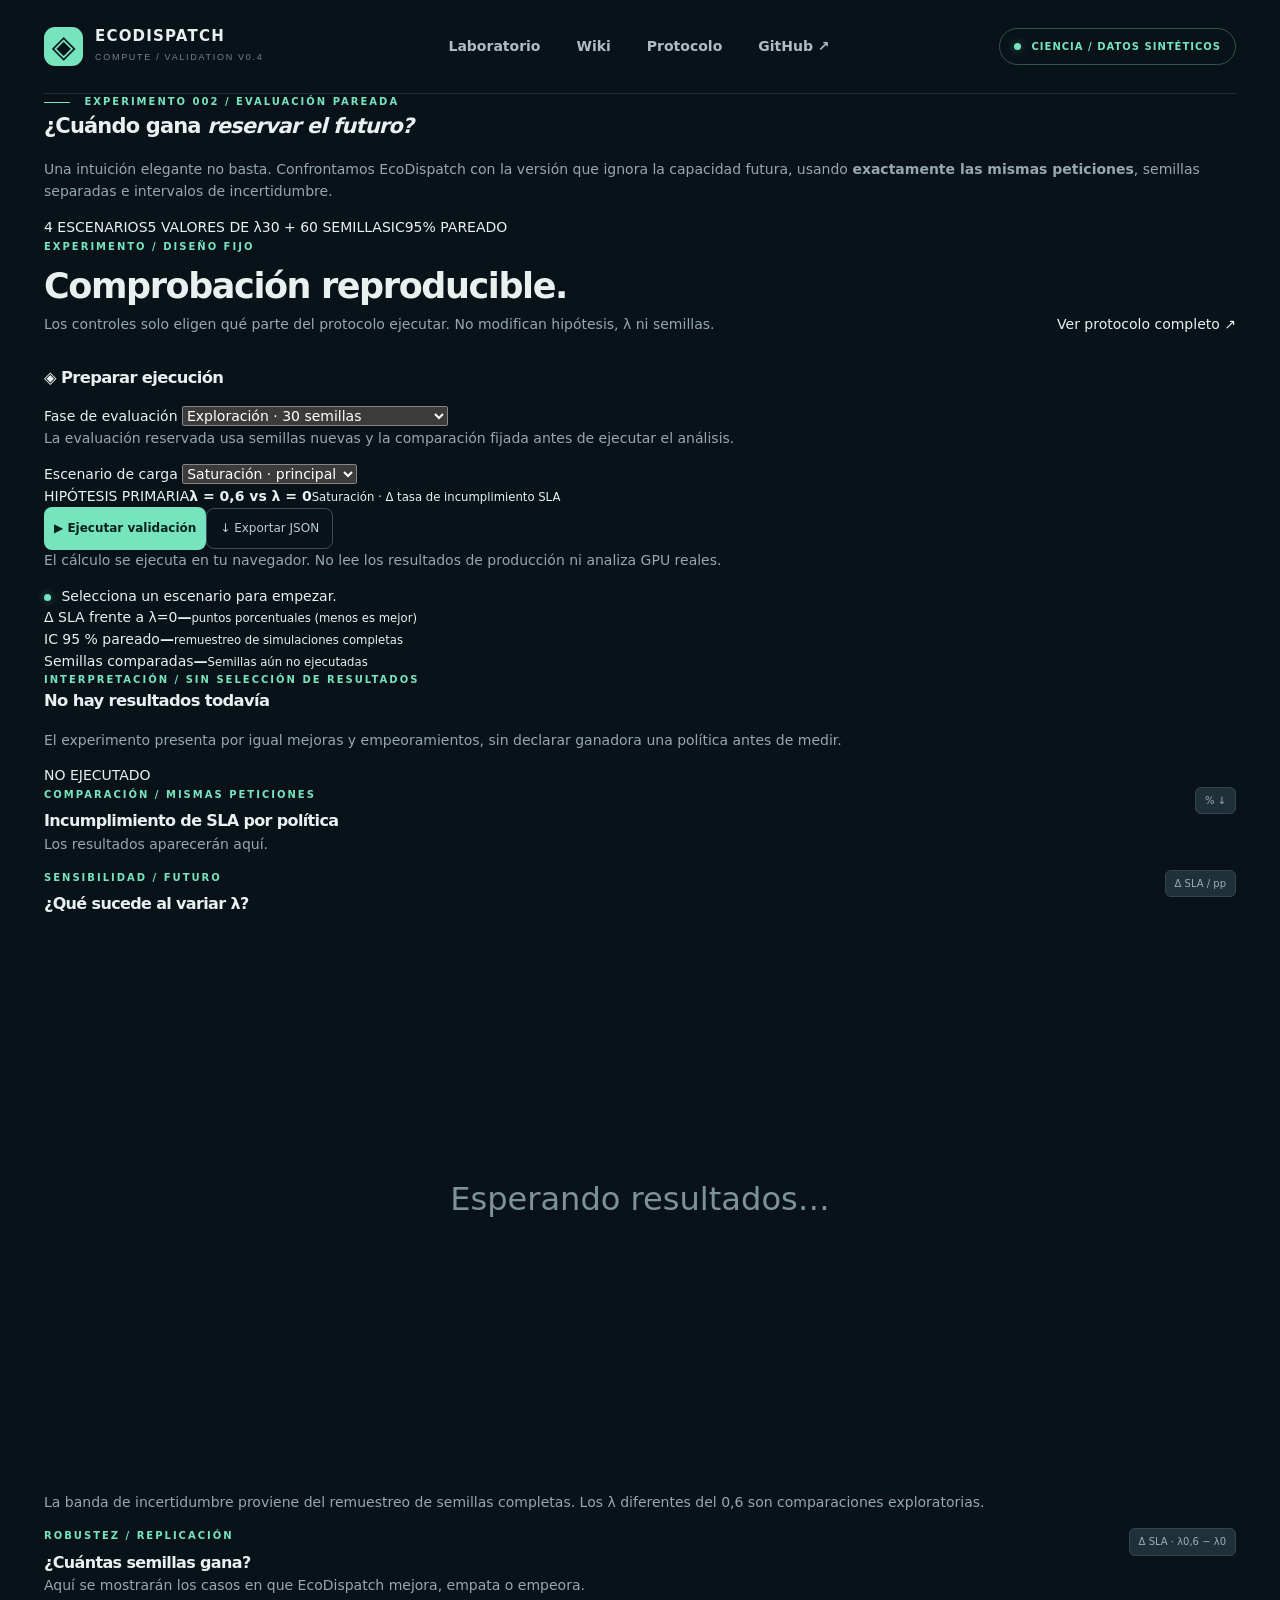
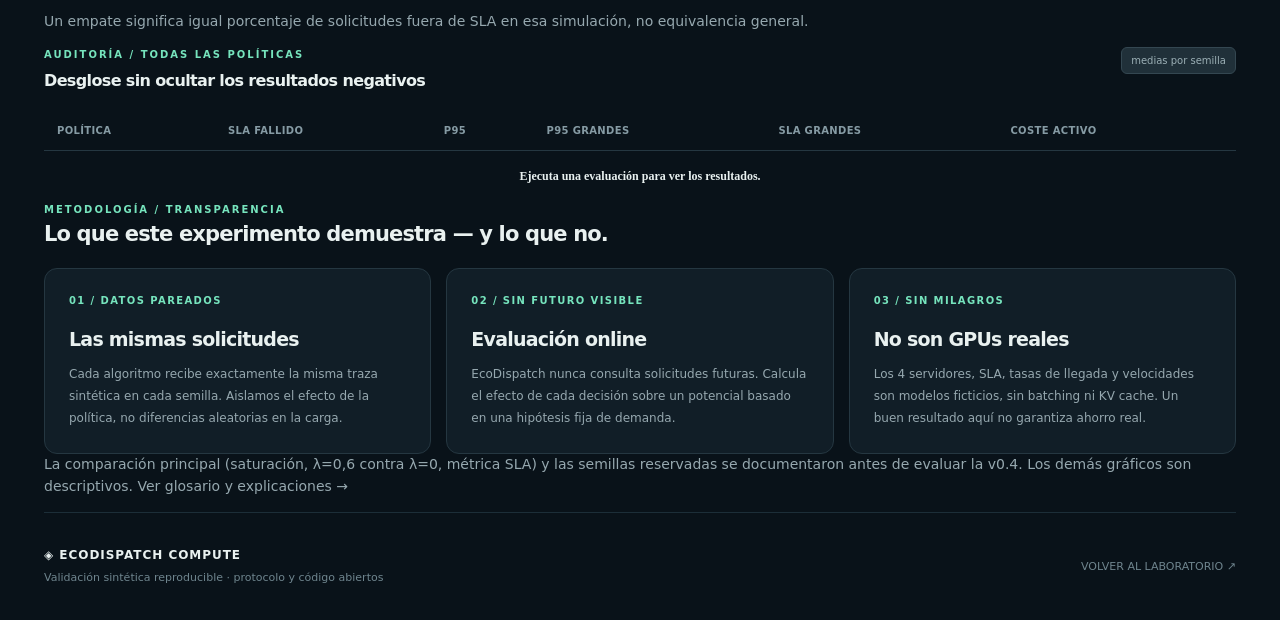
==== web/validation.html @ 566da545 "feat(validation): create Spanish fixed-protocol validation laboratory page" ====
<!doctype html>
<html lang="es">
<head>
  <meta charset="utf-8">
  <meta name="viewport" content="width=device-width, initial-scale=1">
  <meta name="theme-color" content="#091219">
  <meta name="description" content="EcoDispatch Compute Validation Lab v0.4: cargas sintéticas pareadas, comparación λ=0,6 vs 0, intervalos bootstrap y prueba reservada.">
  <title>Validation Lab v0.4 — EcoDispatch Compute</title>
  <link rel="stylesheet" href="./styles.css">
  <link rel="stylesheet" href="./validation.css">
  <script type="module" src="./validation-app.mjs"></script>
</head>
<body>
<div class="app-shell">
  <header class="site-header">
    <a class="brand" href="./index.html"><span class="brand-mark" aria-hidden="true">◈</span><span><strong>ECODISPATCH</strong><small>COMPUTE / VALIDATION V0.4</small></span></a>
    <nav class="top-links" aria-label="Secciones">
      <a href="./index.html">Laboratorio</a><a href="./wiki.html">Wiki</a>
      <a href="#protocolo">Protocolo</a><a href="https://github.com/webtilians/ecodispatchcompute" target="_blank" rel="noopener noreferrer">GitHub ↗</a>
    </nav>
    <span class="environment-tag"><span class="status-light"></span> CIENCIA / DATOS SINTÉTICOS</span>
  </header>
  <main>
    <section class="validation-hero">
      <div class="eyebrow"><span class="eyebrow-rule"></span> EXPERIMENTO 002 / EVALUACIÓN PAREADA</div>
      <h1>¿Cuándo gana <em>reservar el futuro?</em></h1>
      <p>Una intuición elegante no basta. Confrontamos EcoDispatch con la versión que ignora la capacidad futura, usando <strong>exactamente las mismas peticiones</strong>, semillas separadas e intervalos de incertidumbre.</p>
      <div class="hero-chips"><span>4 ESCENARIOS</span><span>5 VALORES DE λ</span><span>30 + 60 SEMILLAS</span><span>IC95% PAREADO</span></div>
    </section>

    <section class="research-frame" id="experimento" aria-labelledby="research-title">
      <div class="section-heading">
        <div><p class="eyebrow">EXPERIMENTO / DISEÑO FIJO</p><h2 id="research-title">Comprobación reproducible.</h2><p>Los controles solo eligen qué parte del protocolo ejecutar. No modifican hipótesis, λ ni semillas.</p></div>
        <a class="protocol-link" href="https://github.com/webtilians/ecodispatchcompute/blob/master/docs/validation-v0.4-protocol.md" target="_blank" rel="noopener noreferrer">Ver protocolo completo ↗</a>
      </div>
      <div class="run-layout">
        <aside class="validation-controls">
          <h3><span aria-hidden="true">◈</span> Preparar ejecución</h3>
          <div class="v-field"><label for="stage">Fase de evaluación</label>
            <select id="stage">
              <option value="exploration">Exploración · 30 semillas</option>
              <option value="reserved">Evaluación reservada · 60 semillas</option>
            </select>
            <p>La evaluación reservada usa semillas nuevas y la comparación fijada antes de ejecutar el análisis.</p>
          </div>
          <div class="v-field"><label for="scenario">Escenario de carga</label>
            <select id="scenario">
              <option value="stressed">Saturación · principal</option>
              <option value="light">Baja carga</option>
              <option value="nominal">Carga nominal</option>
              <option value="large-heavy">LLM grandes</option>
              <option value="all">Los cuatro escenarios</option>
            </select>
          </div>
          <div class="preset-stat"><span>HIPÓTESIS PRIMARIA</span><strong>λ = 0,6 vs λ = 0</strong><small>Saturación · Δ tasa de incumplimiento SLA</small></div>
          <div class="v-buttons"><button type="button" id="run-validation" class="run-button">▶ Ejecutar validación</button><button id="download-validation" type="button" class="reset-button" disabled>↓ Exportar JSON</button></div>
          <p class="v-note">El cálculo se ejecuta en tu navegador. No lee los resultados de producción ni analiza GPU reales.</p>
        </aside>

        <div class="validation-results">
          <div class="validation-status" role="status" aria-live="polite"><span id="status-dot" class="status-light"></span> <span id="validation-status">Selecciona un escenario para empezar.</span></div>
          <div class="key-metrics">
            <article class="key-card"><span>Δ SLA frente a λ=0</span><strong id="key-delta">—</strong><small>puntos porcentuales (menos es mejor)</small></article>
            <article class="key-card"><span>IC 95 % pareado</span><strong id="key-ci">—</strong><small>remuestreo de simulaciones completas</small></article>
            <article class="key-card"><span>Semillas comparadas</span><strong id="key-n">—</strong><small id="key-range">Semillas aún no ejecutadas</small></article>
          </div>
          <div class="main-result">
            <div><p class="micro-heading">INTERPRETACIÓN / SIN SELECCIÓN DE RESULTADOS</p><h3 id="verdict-title">No hay resultados todavía</h3><p id="verdict-text">El experimento presenta por igual mejoras y empeoramientos, sin declarar ganadora una política antes de medir.</p></div>
            <span id="verdict-tag" class="verdict-tag">NO EJECUTADO</span>
          </div>
          <section class="validation-chart">
            <div class="chart-heading"><div><p class="micro-heading">COMPARACIÓN / MISMAS PETICIONES</p><h3>Incumplimiento de SLA por política</h3></div><span class="unit-pill">% ↓</span></div>
            <div id="validation-bars" class="validation-bars"><p class="v-note">Los resultados aparecerán aquí.</p></div>
          </section>
        </div>
      </div>

      <div class="analysis-grid">
        <section class="validation-panel">
          <div class="chart-heading"><div><p class="micro-heading">SENSIBILIDAD / FUTURO</p><h3>¿Qué sucede al variar λ?</h3></div><span class="unit-pill">Δ SLA / pp</span></div>
          <svg id="delta-chart" viewBox="0 0 520 248" role="img" aria-label="Diferencia en porcentaje de incumplimientos según lambda"><text x="260" y="128" fill="#7c9399" text-anchor="middle">Esperando resultados…</text></svg>
          <p class="panel-foot">La banda de incertidumbre proviene del remuestreo de semillas completas. Los λ diferentes del 0,6 son comparaciones exploratorias.</p>
        </section>
        <section class="validation-panel">
          <div class="chart-heading"><div><p class="micro-heading">ROBUSTEZ / REPLICACIÓN</p><h3>¿Cuántas semillas gana?</h3></div><span class="unit-pill">Δ SLA · λ0,6 − λ0</span></div>
          <div class="outcomes" id="outcomes"><p class="v-note">Aquí se mostrarán los casos en que EcoDispatch mejora, empata o empeora.</p></div>
          <p class="panel-foot">Un empate significa igual porcentaje de solicitudes fuera de SLA en esa simulación, no equivalencia general.</p>
        </section>
      </div>

      <div class="comparison-table">
        <div class="chart-heading"><div><p class="micro-heading">AUDITORÍA / TODAS LAS POLÍTICAS</p><h3>Desglose sin ocultar los resultados negativos</h3></div><span class="unit-pill">medias por semilla</span></div>
        <div class="table-scroll"><table>
          <thead><tr><th>Política</th><th>SLA fallido</th><th>P95</th><th>P95 grandes</th><th>SLA grandes</th><th>Coste activo</th></tr></thead>
          <tbody id="validation-table"><tr><td class="empty-cell" colspan="6">Ejecuta una evaluación para ver los resultados.</td></tr></tbody>
        </table></div>
      </div>
    </section>

    <section id="protocolo" class="research-method">
      <p class="eyebrow">METODOLOGÍA / TRANSPARENCIA</p><h2>Lo que este experimento demuestra — y lo que no.</h2>
      <div class="method-cards">
        <article><span>01 / DATOS PAREADOS</span><h3>Las mismas solicitudes</h3><p>Cada algoritmo recibe exactamente la misma traza sintética en cada semilla. Aislamos el efecto de la política, no diferencias aleatorias en la carga.</p></article>
        <article><span>02 / SIN FUTURO VISIBLE</span><h3>Evaluación online</h3><p>EcoDispatch nunca consulta solicitudes futuras. Calcula el efecto de cada decisión sobre un potencial basado en una hipótesis fija de demanda.</p></article>
        <article><span>03 / SIN MILAGROS</span><h3>No son GPUs reales</h3><p>Los 4 servidores, SLA, tasas de llegada y velocidades son modelos ficticios, sin batching ni KV cache. Un buen resultado aquí no garantiza ahorro real.</p></article>
      </div>
      <p class="secondary-note">La comparación principal (saturación, λ=0,6 contra λ=0, métrica SLA) y las semillas reservadas se documentaron antes de evaluar la v0.4. Los demás gráficos son descriptivos. <a href="./wiki.html">Ver glosario y explicaciones →</a></p>
    </section>
  </main>
  <footer><div><strong>◈ ECODISPATCH COMPUTE</strong><span>Validación sintética reproducible · protocolo y código abiertos</span></div><a href="./index.html">VOLVER AL LABORATORIO ↗</a></footer>
</div>
</body>
</html>
---- web/styles.css ----
:root{color-scheme:dark;--bg:#091219;--panel:#111e27;--panel-soft:#14232d;--edge:#253741;--edge-soft:#1c2e38;--text:#e9f1f0;--sub:#96a8af;--muted:#6f858e;--mint:#76e4bd;--mint-dim:#4fb392;--yellow:#e3c07d;--blue:#83a1ff;--red:#ed897c;--r:16px}
*{box-sizing:border-box}html{scroll-behavior:smooth}body{margin:0;background:var(--bg);color:var(--text);font-family:"DM Sans",system-ui,-apple-system,sans-serif;font-size:14px;line-height:1.55}button,input,select{font:inherit}button{cursor:pointer}a{color:inherit;text-decoration:none}button:focus-visible,a:focus-visible,input:focus-visible,select:focus-visible{outline:2px solid var(--mint);outline-offset:3px}h1,h2,h3,h4,p{margin-top:0}h1,h2,h3,h4,.brand{font-family:"Space Grotesk",system-ui,sans-serif;letter-spacing:-.04em}p{color:var(--sub)}.app-shell{max-width:1560px;margin:auto;padding:0 44px}.site-header{height:94px;display:flex;justify-content:space-between;align-items:center;gap:28px;border-bottom:1px solid var(--edge-soft)}.brand{display:flex;align-items:center;gap:12px;min-width:235px}.brand-mark{background:var(--mint);color:var(--bg);height:39px;width:39px;display:grid;place-items:center;font-size:31px;font-weight:700;border-radius:11px;line-height:1}.brand strong{font-size:15px;letter-spacing:.08em;display:block;line-height:1.1}.brand small{display:block;color:var(--muted);font-family:"DM Sans",sans-serif;font-size:9px;letter-spacing:.19em;margin-top:6px}.top-links{display:flex;gap:36px;font-weight:600;color:#adbdc1}.top-links a:hover,.secondary-link:hover{color:var(--mint)}.environment-tag,.version-pill{font-size:10px;letter-spacing:.1em;font-weight:700;color:var(--mint);border:1px solid #2d564c;padding:10px 14px;border-radius:999px;white-space:nowrap}.status-light{display:inline-block;width:7px;height:7px;background:var(--mint);box-shadow:0 0 8px #76e4bd66;border-radius:50%;margin-right:6px}.hero{display:grid;grid-template-columns:1.12fr .88fr;gap:60px;align-items:center;min-height:500px;padding:79px 0 83px;border-bottom:1px solid var(--edge-soft);position:relative}.hero:before{content:"";position:absolute;top:15px;left:25%;width:320px;height:260px;background:radial-gradient(circle,#1a3d3920,transparent 68%);pointer-events:none}.eyebrow,.micro-heading{font-weight:700;letter-spacing:.2em;text-transform:uppercase;color:var(--mint);font-size:10px;margin:0}.eyebrow-rule{display:inline-block;width:26px;height:1px;background:var(--mint);vertical-align:middle;margin-right:9px}.hero h1{font-size:clamp(44px,4.6vw,73px);line-height:1.07;max-width:760px;margin:24px 0}.hero h1 em{font-style:normal;color:var(--mint)}.hero-copy>p{font-size:16px;line-height:1.8;max-width:590px}.hero-copy>p strong{font-weight:600;color:var(--text)}.hero-actions{display:flex;align-items:center;gap:24px;margin-top:33px}.primary-link{padding:15px 22px;background:var(--mint);color:#0b1b20;font-weight:700;border-radius:9px;display:inline-flex;gap:22px;align-items:center}.primary-link:hover,.run-button:hover{background:#9af3d0}.secondary-link{font-weight:700;color:#c0cdd0}.hero-visual{width:100%;max-width:490px;margin-left:auto;background:linear-gradient(145deg,#132730,#0d1c26 70%);border:1px solid #30434c;border-radius:18px;min-height:305px;box-shadow:0 30px 70px #0004;overflow:hidden}.visual-head,.visual-foot{display:flex;justify-content:space-between;align-items:center;padding:18px 22px;color:#849ca6;font-family:monospace;font-size:10px;letter-spacing:.11em}.visual-head{border-bottom:1px solid #30424b}.visual-foot{border-top:1px solid #30424b}.live-dots{color:var(--mint);letter-spacing:5px}.network{height:199px;position:relative;display:flex;align-items:center;justify-content:space-between;padding:0 38px}.network-input{position:relative;z-index:1;width:90px;text-align:center;color:#a3b9bc;font-size:9px;letter-spacing:.05em}.pulse-stack{display:flex;gap:3px;align-items:center;margin-top:16px}.pulse-stack i{background:var(--mint);height:16px;width:7px;border-radius:2px;animation:pulse 1.5s infinite alternate}.pulse-stack i:nth-child(2){height:28px;animation-delay:.2s}.pulse-stack i:nth-child(3){height:21px;animation-delay:.5s}.pulse-stack i:nth-child(4){height:33px;animation-delay:.8s}.pulse-stack i:nth-child(5){height:12px;animation-delay:1s}@keyframes pulse{to{opacity:.35;transform:scaleY(.7)}}.network-lines{position:absolute;left:15%;top:4px;width:78%;height:190px;overflow:visible}.network-lines path{stroke:#3a776b;stroke-width:1.5;fill:none;stroke-dasharray:5 5;animation:march 18s linear infinite}.network-lines circle{fill:var(--mint)}@keyframes march{to{stroke-dashoffset:-200}}.network-servers{display:grid;gap:10px;z-index:1;width:94px}.network-servers>div{border:1px solid #3c554f;color:var(--mint);border-radius:6px;padding:6px 9px;background:#132c31;display:flex;justify-content:space-between;font-size:11px;font-weight:700}.network-servers .server-chip{font-size:9px;font-weight:500;color:#9ebdb3}.lab-section{padding:74px 0 50px}.section-heading{display:flex;align-items:end;justify-content:space-between;gap:26px;margin-bottom:29px}.section-heading h2{font-size:35px;line-height:1.2;margin:11px 0 7px}.section-heading p:last-child{margin-bottom:0}.version-pill{color:#a8bdc0;border-color:var(--edge)}.lab-layout{display:grid;grid-template-columns:minmax(295px,345px) minmax(0,1fr);gap:19px;align-items:stretch}.control-panel,.experiment-output,.detail-panel,.table-panel{background:var(--panel);border:1px solid var(--edge);border-radius:var(--r)}.control-panel{padding:24px}.panel-title{display:flex;gap:13px;align-items:center;border-bottom:1px solid var(--edge);padding-bottom:20px}.panel-title h3{font-size:19px;margin:0}.panel-title p{font-size:12px;margin:2px 0 0}.panel-icon{width:36px;height:36px;background:#213d3b;color:var(--mint);border:1px solid #35574e;border-radius:8px;display:grid;place-items:center;font-size:23px}.preset-area{padding:22px 0 21px;border-bottom:1px solid var(--edge-soft)}.preset-area .micro-heading{margin-bottom:14px}.preset-buttons{display:flex;gap:7px;flex-wrap:wrap}.preset-button{border:1px solid var(--edge);background:#172832;border-radius:6px;padding:7px 10px;font-size:11px;color:#b9c8c8}.preset-button.selected{background:#193e37;border-color:#4b806e;color:var(--mint)}.field{margin-top:22px}.field-head{display:flex;justify-content:space-between;align-items:center;gap:12px;margin-bottom:11px}.field label{font-weight:600;color:#d3e0df;font-size:12px}.field output{color:#cfe5e2;white-space:nowrap;font-family:"Space Grotesk",sans-serif;font-size:12px;font-weight:700}.field-accent output{color:var(--mint)}.field input[type=range]{display:block;appearance:none;width:100%;height:4px;border-radius:8px;background:#3a4d56;accent-color:var(--mint);cursor:pointer}.field input[type=range]::-webkit-slider-thumb{appearance:none;width:15px;height:15px;background:var(--mint);border:3px solid #1e4440;border-radius:50%;box-shadow:0 0 0 1px #74e9bd}.field input[type=range]::-moz-range-thumb{width:12px;height:12px;background:var(--mint);border:2px solid #1e4440;border-radius:50%}.field-limits{display:flex;justify-content:space-between;margin-top:10px;color:#718891;font-size:10px}.field-inline{display:flex;justify-content:space-between;align-items:center;gap:15px}.field-inline small{display:block;color:var(--muted);font-size:10px;margin-top:1px}.field select,.field input[type=number]{background:#0c1820;border:1px solid #344650;border-radius:7px;padding:8px 8px;color:var(--text);min-width:76px;max-width:100px}.form-actions{display:grid;grid-template-columns:1fr auto;gap:9px;margin-top:29px}.run-button{border:0;border-radius:8px;background:var(--mint);color:#0a211c;font-weight:800;padding:12px 10px;font-size:12px}.run-button:disabled{opacity:.65;cursor:wait}.reset-button,.export-button{background:transparent;border:1px solid #38505a;border-radius:8px;color:#b8ced0;font-size:12px;padding:10px 13px}.reset-button:hover,.export-button:not(:disabled):hover{border-color:var(--mint);color:var(--mint)}.export-button:disabled{opacity:.4;cursor:not-allowed}.control-note{border-top:1px solid var(--edge);margin-top:24px;padding-top:17px;display:flex;gap:10px;color:var(--muted);font-size:11px;line-height:1.6}.control-note span{color:var(--mint)}.experiment-output{padding:25px 25px 22px}.result-head{display:flex;justify-content:space-between;align-items:center;gap:16px;flex-wrap:wrap}.result-head h3{font-size:21px;margin:7px 0 0}.result-actions{display:flex;gap:13px;align-items:center;flex-wrap:wrap}.result-actions>span{font-size:11px;color:var(--sub)}.status-indicator{display:inline-block;background:var(--mint);width:7px;height:7px;border-radius:50%;margin-right:4px}.policy-cards{display:grid;grid-template-columns:repeat(3,minmax(0,1fr));gap:12px;margin-top:26px}.placeholder-card,.policy-card{min-width:0;border:1px solid #31424b;background:#15232d;border-radius:11px;padding:18px 15px;position:relative}.placeholder-card>span,.policy-card .policy-name{font-size:10px;letter-spacing:.07em;font-weight:700;color:#92a5ae}.placeholder-card>b,.policy-card .policy-number{display:block;font-family:"Space Grotesk";font-size:32px;line-height:1.2;letter-spacing:-.04em;margin:16px 0 7px}.placeholder-card small,.policy-card .policy-label{color:var(--muted);font-size:11px}.policy-card .policy-meta{font-size:11px;color:#acbec1;margin-top:13px}.placeholder-accent,.policy-card.accent{border-color:#40776b;background:linear-gradient(140deg,#14342f,#132a2c)}.policy-card.accent .policy-name,.policy-card.accent .policy-number{color:var(--mint)}.chart-grid{display:grid;grid-template-columns:repeat(2,minmax(0,1fr));gap:13px;margin-top:18px}.chart-panel{background:#0d1b24;border:1px solid var(--edge-soft);border-radius:12px;padding:18px 18px 19px;min-width:0}.chart-heading,.table-heading{display:flex;justify-content:space-between;gap:15px;align-items:start}.chart-heading h4,.chart-heading h3,.table-heading h3{font-size:16px;margin:7px 0 0}.unit-pill{font-size:10px;color:#9bafb5;background:#203039;border:1px solid #344751;padding:5px 9px;border-radius:6px;white-space:nowrap}.bar-chart{min-height:163px;display:flex;flex-direction:column;justify-content:center;gap:13px;margin-top:18px}.bar-chart>p,.empty-note{color:var(--muted);text-align:center;font-size:12px}.chart-bar-label{display:flex;justify-content:space-between;gap:7px;color:#b8c7cb;font-size:11px;margin-bottom:5px}.chart-bar-label strong{font-family:"Space Grotesk";font-size:12px;color:var(--text)}.chart-track{background:#293b44;border-radius:999px;height:9px;overflow:hidden}.chart-fill{height:100%;border-radius:999px;min-width:0;background:var(--blue);transition:width .35s ease}.chart-fill.rr{background:#7398ad}.chart-fill.ll{background:var(--yellow)}.chart-fill.eco{background:var(--mint)}.analysis-panel{display:flex;gap:14px;align-items:start;background:#17352f;border:1px solid #316155;border-radius:11px;padding:17px;margin-top:19px}.insight-symbol{color:var(--mint);font-size:26px;line-height:1}.analysis-panel p:last-child{color:#c9ddd5;margin:8px 0 0;font-size:12px;line-height:1.65}.deep-dive{margin-top:66px}.section-heading.compact{margin-bottom:22px}.detail-grid{display:grid;grid-template-columns:1fr 1fr;gap:17px}.detail-panel{padding:24px;min-width:0}.line-wrap{width:100%;padding-top:18px}.line-wrap svg{display:block;width:100%;height:auto;max-height:290px}.chart-footnote{font-size:11px;color:#859ba1;line-height:1.65;margin:8px 0 0}.gpu-bars{min-height:255px;display:flex;justify-content:center;flex-direction:column;gap:21px}.gpu-row{display:grid;grid-template-columns:52px 1fr 48px;gap:15px;align-items:center}.gpu-row strong{font-size:12px}.gpu-row span{text-align:right;font-size:11px;font-family:monospace;color:#c5d4d4}.gpu-track{height:13px;background:#24343e;border-radius:4px;overflow:hidden}.gpu-fill{height:100%;background:var(--mint);border-radius:4px}.gpu-fill.small-only{background:#759fb4}.legend{display:flex;gap:18px;flex-wrap:wrap;font-size:11px;color:#93a7ab}.legend-square{width:9px;height:9px;background:var(--mint);display:inline-block;margin-right:5px;border-radius:2px}.legend-alt{background:#759fb4}.table-panel{margin-top:18px;padding:22px}.table-scroll{overflow:auto;margin-top:17px}table{width:100%;border-collapse:collapse;text-align:left;white-space:nowrap;font-size:12px}th{font-size:10px;font-weight:600;color:#869ba4;padding:12px 13px;border-bottom:1px solid var(--edge);text-transform:uppercase;letter-spacing:.035em}td{padding:16px 13px;border-bottom:1px solid var(--edge-soft);color:#ccdad9;font-family:"Space Grotesk"}td:first-child{font-weight:700;color:var(--text);font-family:"DM Sans"}.eco-row td:first-child{color:var(--mint)}tr:last-child td{border-bottom:0}.empty-cell{text-align:center;color:var(--muted)}.method-section{padding:76px 0 85px;border-top:1px solid var(--edge-soft)}.method-cards{display:grid;grid-template-columns:repeat(3,1fr);gap:15px}.method-cards article{border:1px solid var(--edge);border-radius:13px;padding:24px;background:var(--panel)}.method-cards article>span,.formula>span{display:block;font-size:10px;color:var(--mint);font-weight:700;letter-spacing:.14em}.method-cards h3{font-size:19px;margin:17px 0 10px}.method-cards p{font-size:12px;line-height:1.8;margin:0}.formula{display:flex;align-items:center;justify-content:space-between;gap:15px;background:#17322d;border:1px solid #2b594e;border-radius:12px;margin-top:17px;padding:24px;flex-wrap:wrap}.formula code{font-size:12px;color:#dcece4;white-space:normal}.formula a{color:var(--mint);font-size:11px;font-weight:700;white-space:nowrap}footer{display:flex;align-items:center;justify-content:space-between;gap:20px;border-top:1px solid var(--edge-soft);min-height:108px}footer>div{display:grid;gap:5px}footer strong{font-size:12px;letter-spacing:.08em}footer span,footer a{color:var(--muted);font-size:11px}footer a:hover{color:var(--mint)}
@media(max-width:1180px){.app-shell{padding:0 26px}.hero{gap:24px}.hero h1{font-size:clamp(41px,4.6vw,60px)}.lab-layout{grid-template-columns:300px minmax(0,1fr)}.experiment-output{padding:18px}.policy-card{padding:15px 11px}.policy-card .policy-number{font-size:25px}.result-head h3{font-size:18px}.chart-grid{grid-template-columns:1fr}.bar-chart{min-height:130px}}
@media(max-width:820px){.top-links{display:none}.site-header{height:78px}.hero{grid-template-columns:1fr;min-height:0;padding:57px 0}.hero-visual{max-width:100%;margin:8px 0 0}.hero-copy>p{max-width:700px}.lab-layout{grid-template-columns:1fr}.control-panel{display:block}.field{max-width:none}.chart-grid{grid-template-columns:1fr 1fr}.detail-grid{grid-template-columns:1fr}.section-heading h2{font-size:29px}.method-cards{grid-template-columns:1fr}}
@media(max-width:560px){.app-shell{padding:0 15px}.site-header{height:72px}.brand{min-width:0}.brand strong{font-size:12px}.brand small{font-size:8px}.brand-mark{width:34px;height:34px}.environment-tag{display:none}.hero{padding:50px 0}.hero h1{font-size:45px}.hero-copy>p{font-size:14px}.hero-actions{gap:17px}.hero-visual{min-height:290px}.section-heading{align-items:start}.version-pill{display:none}.lab-section{padding-top:45px}.section-heading h2{font-size:28px}.control-panel,.experiment-output,.detail-panel,.table-panel{padding:17px}.policy-cards{grid-template-columns:1fr;gap:9px}.policy-card{display:grid;grid-template-columns:1fr 1fr;align-items:center}.policy-card .policy-name{grid-column:1}.policy-card .policy-number{grid-column:1;margin:8px 0 4px}.policy-card .policy-label{grid-column:1}.policy-card .policy-meta{grid-column:2;grid-row:1 / span 3;text-align:right}.placeholder-card{padding:12px}.placeholder-card>b{font-size:23px;margin:8px 0}.chart-grid{grid-template-columns:1fr}.chart-heading h3{font-size:15px}.result-actions{width:100%;justify-content:space-between}.method-section{padding:50px 0}.method-cards article{padding:19px}footer{padding:26px 0}.formula{padding:17px}}
@media(prefers-reduced-motion:reduce){*,*:before,*:after{animation:none!important;transition:none!important;scroll-behavior:auto!important}}
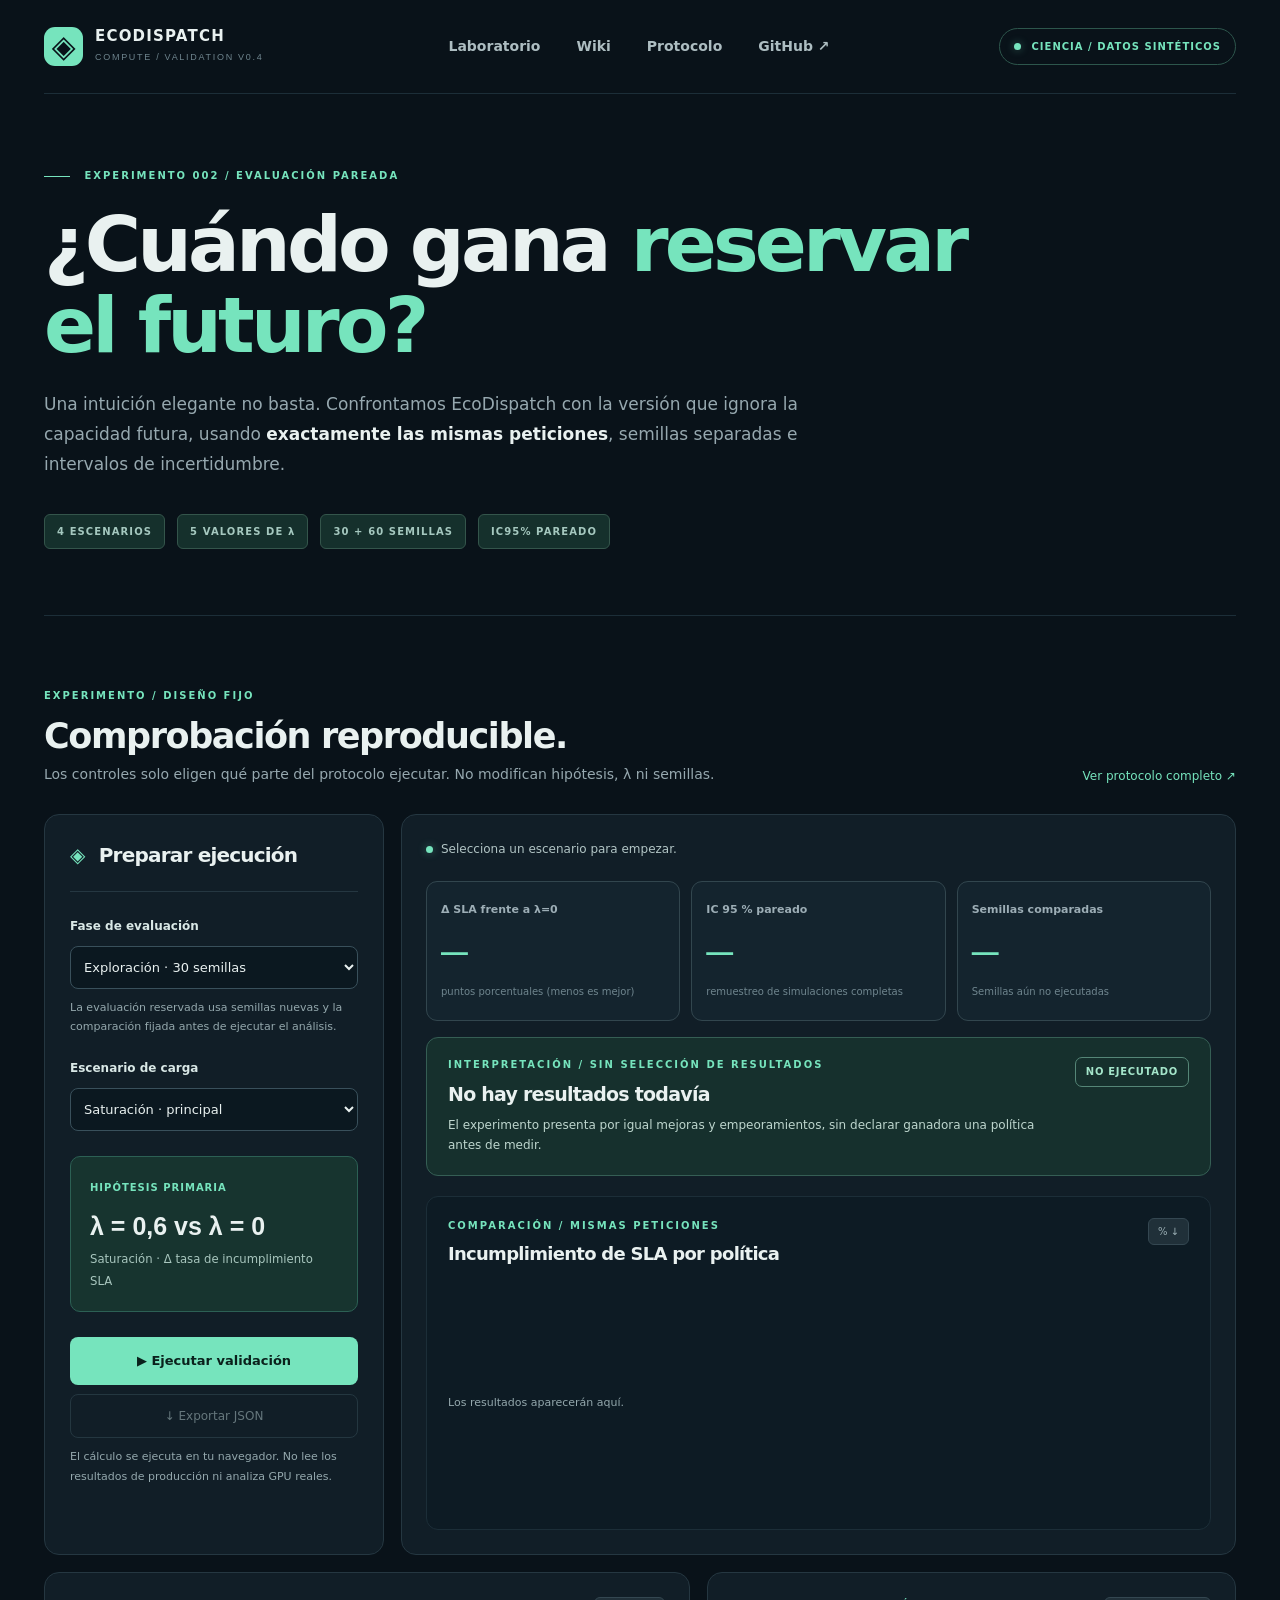
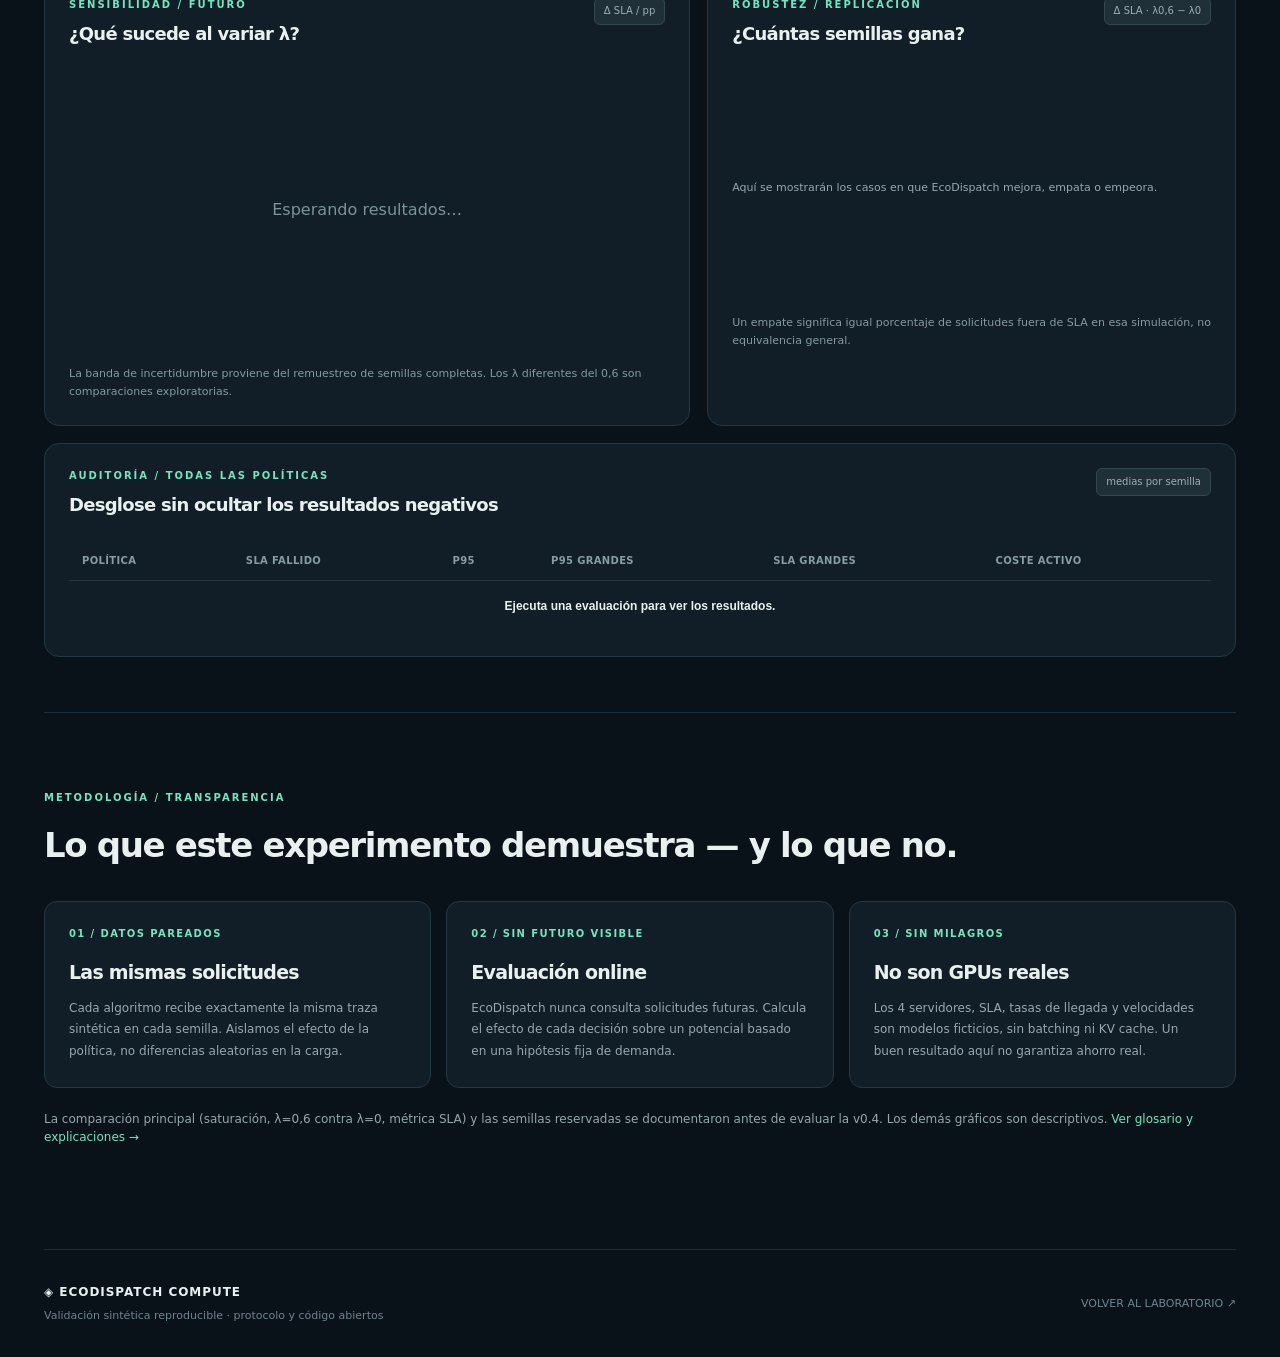
==== commit 3e5a47dc: "fix(validation): expose scenario tabs for full four-scenario analysis" ====
--- a/web/validation.html
+++ b/web/validation.html
@@ -59,6 +59,7 @@
 
         <div class="validation-results">
           <div class="validation-status" role="status" aria-live="polite"><span id="status-dot" class="status-light"></span> <span id="validation-status">Selecciona un escenario para empezar.</span></div>
+          <div id="scenario-tabs" class="scenario-tabs" aria-label="Resultados por escenario" hidden></div>
           <div class="key-metrics">
             <article class="key-card"><span>Δ SLA frente a λ=0</span><strong id="key-delta">—</strong><small>puntos porcentuales (menos es mejor)</small></article>
             <article class="key-card"><span>IC 95 % pareado</span><strong id="key-ci">—</strong><small>remuestreo de simulaciones completas</small></article>
--- a/web/validation.css
+++ b/web/validation.css
@@ -0,0 +1,4 @@
+.validation-hero{padding:74px 0 66px;border-bottom:1px solid var(--edge-soft)}.validation-hero h1{max-width:930px;font-size:clamp(47px,6vw,82px);line-height:1.06;margin:20px 0 24px;letter-spacing:-.05em}.validation-hero em{font-style:normal;color:var(--mint)}.validation-hero>p{max-width:780px;font-size:17px;line-height:1.75}.validation-hero strong{color:#e9f1f0}.hero-chips{display:flex;gap:12px;flex-wrap:wrap;margin-top:34px}.hero-chips span{font-size:10px;font-weight:700;color:#a5c8bf;border:1px solid #34554b;border-radius:6px;padding:9px 12px;letter-spacing:.11em;background:#15302c}.research-frame{padding:72px 0 55px}.protocol-link{color:var(--mint);font-size:12px;white-space:nowrap}.protocol-link:hover{text-decoration:underline}.run-layout{display:grid;grid-template-columns:340px minmax(0,1fr);gap:17px;align-items:stretch}.validation-controls,.validation-results,.validation-panel,.comparison-table{border:1px solid var(--edge);border-radius:15px;background:var(--panel)}.validation-controls{padding:25px}.validation-controls h3{font-size:20px;margin:0 0 25px;padding-bottom:20px;border-bottom:1px solid var(--edge)}.validation-controls h3 span{color:var(--mint);margin-right:8px}.v-field{margin-bottom:23px}.v-field label{display:block;font-size:12px;font-weight:700;color:#d9e8e6;margin-bottom:10px}.v-field select{width:100%;color:var(--text);background:#0b1820;border:1px solid #39505b;border-radius:8px;padding:12px 9px;font-size:13px}.v-field>p,.v-note{font-size:11px;color:#94a8ad;line-height:1.75;margin:9px 0 0}.preset-stat{background:#17342f;border:1px solid #2c6054;border-radius:10px;padding:19px;margin:25px 0}.preset-stat>span{font-size:10px;color:var(--mint);letter-spacing:.1em;font-weight:700}.preset-stat strong{display:block;font-size:25px;font-family:"Space Grotesk",sans-serif;margin:9px 0 3px}.preset-stat small{color:#a8c6be}.v-buttons{display:grid;grid-template-columns:1fr;gap:9px}.v-buttons .run-button{font-size:13px;padding:14px}.v-buttons .reset-button{padding:12px}.v-buttons button:disabled{opacity:.5;cursor:wait}.validation-results{padding:24px}.validation-status{display:flex;align-items:center;gap:8px;color:#b2c5c5;font-size:12px;margin:1px 0 22px}.validation-status .status-light{margin:0;flex:none}.key-metrics{display:grid;grid-template-columns:repeat(3,minmax(0,1fr));gap:11px}.key-card{padding:19px 14px;border:1px solid #32464e;border-radius:11px;background:#14242e}.key-card>span{display:block;font-size:11px;color:#9daeb6;font-weight:600}.key-card strong{font-family:"Space Grotesk",sans-serif;display:block;white-space:nowrap;font-size:clamp(17px,2.1vw,28px);margin:14px 0 6px;color:var(--mint);letter-spacing:-.02em}.key-card small{font-size:10px;color:var(--muted)}.main-result{margin-top:16px;border:1px solid #355e54;background:#16302d;border-radius:12px;padding:19px 21px;display:flex;gap:15px;justify-content:space-between;align-items:flex-start}.main-result h3{font-size:19px;margin:7px 0}.main-result p:last-child{font-size:12px;line-height:1.65;margin:0;max-width:660px;color:#bed6ce}.verdict-tag{font-size:10px;padding:6px 10px;white-space:nowrap;border:1px solid #558677;color:#a4e5ca;border-radius:7px;font-weight:700;letter-spacing:.07em}.validation-chart{margin-top:20px;border:1px solid var(--edge-soft);background:#0d1b24;padding:21px;border-radius:12px}.validation-chart h3,.validation-panel h3,.comparison-table h3{margin:7px 0 0;font-size:18px}.validation-bars{margin-top:20px;display:grid;gap:11px;min-height:220px;align-content:center}.vbar{display:grid;grid-template-columns:142px 1fr 70px;gap:14px;align-items:center}.vbar>span{font-size:12px;color:#bfcdce}.vbar>strong{font-size:12px;text-align:right;font-family:"Space Grotesk"}.vbar-track{height:11px;background:#263a44;border-radius:999px;overflow:hidden}.vbar-fill{height:100%;border-radius:999px;background:#7797aa}.vbar-fill.eco{background:var(--mint)}.vbar-fill.base{background:var(--yellow)}.analysis-grid{display:grid;grid-template-columns:1.1fr .9fr;gap:17px;margin-top:17px}.validation-panel{padding:24px;min-width:0}.validation-panel svg{width:100%;height:auto;margin:20px 0 2px;display:block}.panel-foot{margin:13px 0 0;font-size:11px;color:#839ba1;line-height:1.65}.outcomes{min-height:235px;display:flex;flex-direction:column;justify-content:center;gap:15px;margin-top:18px}.outcome-row{display:grid;grid-template-columns:100px 1fr 58px;gap:12px;align-items:center;color:#b8c9ca;font-size:12px}.outcome-row strong{text-align:right;font-family:"Space Grotesk";font-size:16px}.outcome-track{height:12px;border-radius:8px;background:#2b404b;overflow:hidden}.outcome-fill{height:100%;border-radius:8px}.outcome-fill.win{background:#66d4ac}.outcome-fill.tie{background:#8296a0}.outcome-fill.loss{background:#e09d83}.comparison-table{padding:24px;margin-top:17px}.comparison-table .table-scroll{margin-top:22px}.comparison-table th{font-size:10px}.comparison-table td{font-family:"Space Grotesk",sans-serif}.comparison-table tr.target td:first-child{color:var(--mint)}.research-method{padding:77px 0 90px;border-top:1px solid var(--edge-soft)}.research-method h2{font-size:34px;margin:14px 0 29px}.secondary-note{margin-top:22px;color:#93a8ab;font-size:12px}.secondary-note a{color:var(--mint)}
+@media(max-width:1180px){.run-layout{grid-template-columns:290px 1fr}.validation-controls,.validation-results{padding:17px}.key-card{padding:15px 11px}.key-card strong{font-size:21px}.analysis-grid{grid-template-columns:1fr 1fr}.vbar{grid-template-columns:115px 1fr 66px;gap:8px}}
+@media(max-width:920px){.run-layout,.analysis-grid{grid-template-columns:1fr}.validation-controls{display:block}.v-field{display:inline-block;vertical-align:top;width:calc(50% - 11px);margin-right:14px}.v-field:nth-of-type(2){margin-right:0}.preset-stat{margin-top:4px}.outcomes{min-height:200px}}
+@media(max-width:600px){.validation-hero{padding:52px 0 45px}.validation-hero h1{font-size:44px}.validation-hero>p{font-size:14px}.research-frame{padding:50px 0}.hero-chips{gap:7px}.hero-chips span{font-size:9px;padding:7px}.v-field{display:block;width:100%}.validation-controls,.validation-results,.validation-panel,.comparison-table{padding:16px}.key-metrics{grid-template-columns:1fr}.key-card{padding:13px}.key-card strong{margin:4px 0;font-size:23px}.main-result{flex-direction:column}.vbar{grid-template-columns:105px 1fr 55px;gap:7px}.vbar>span{font-size:11px}.research-method h2{font-size:29px}}
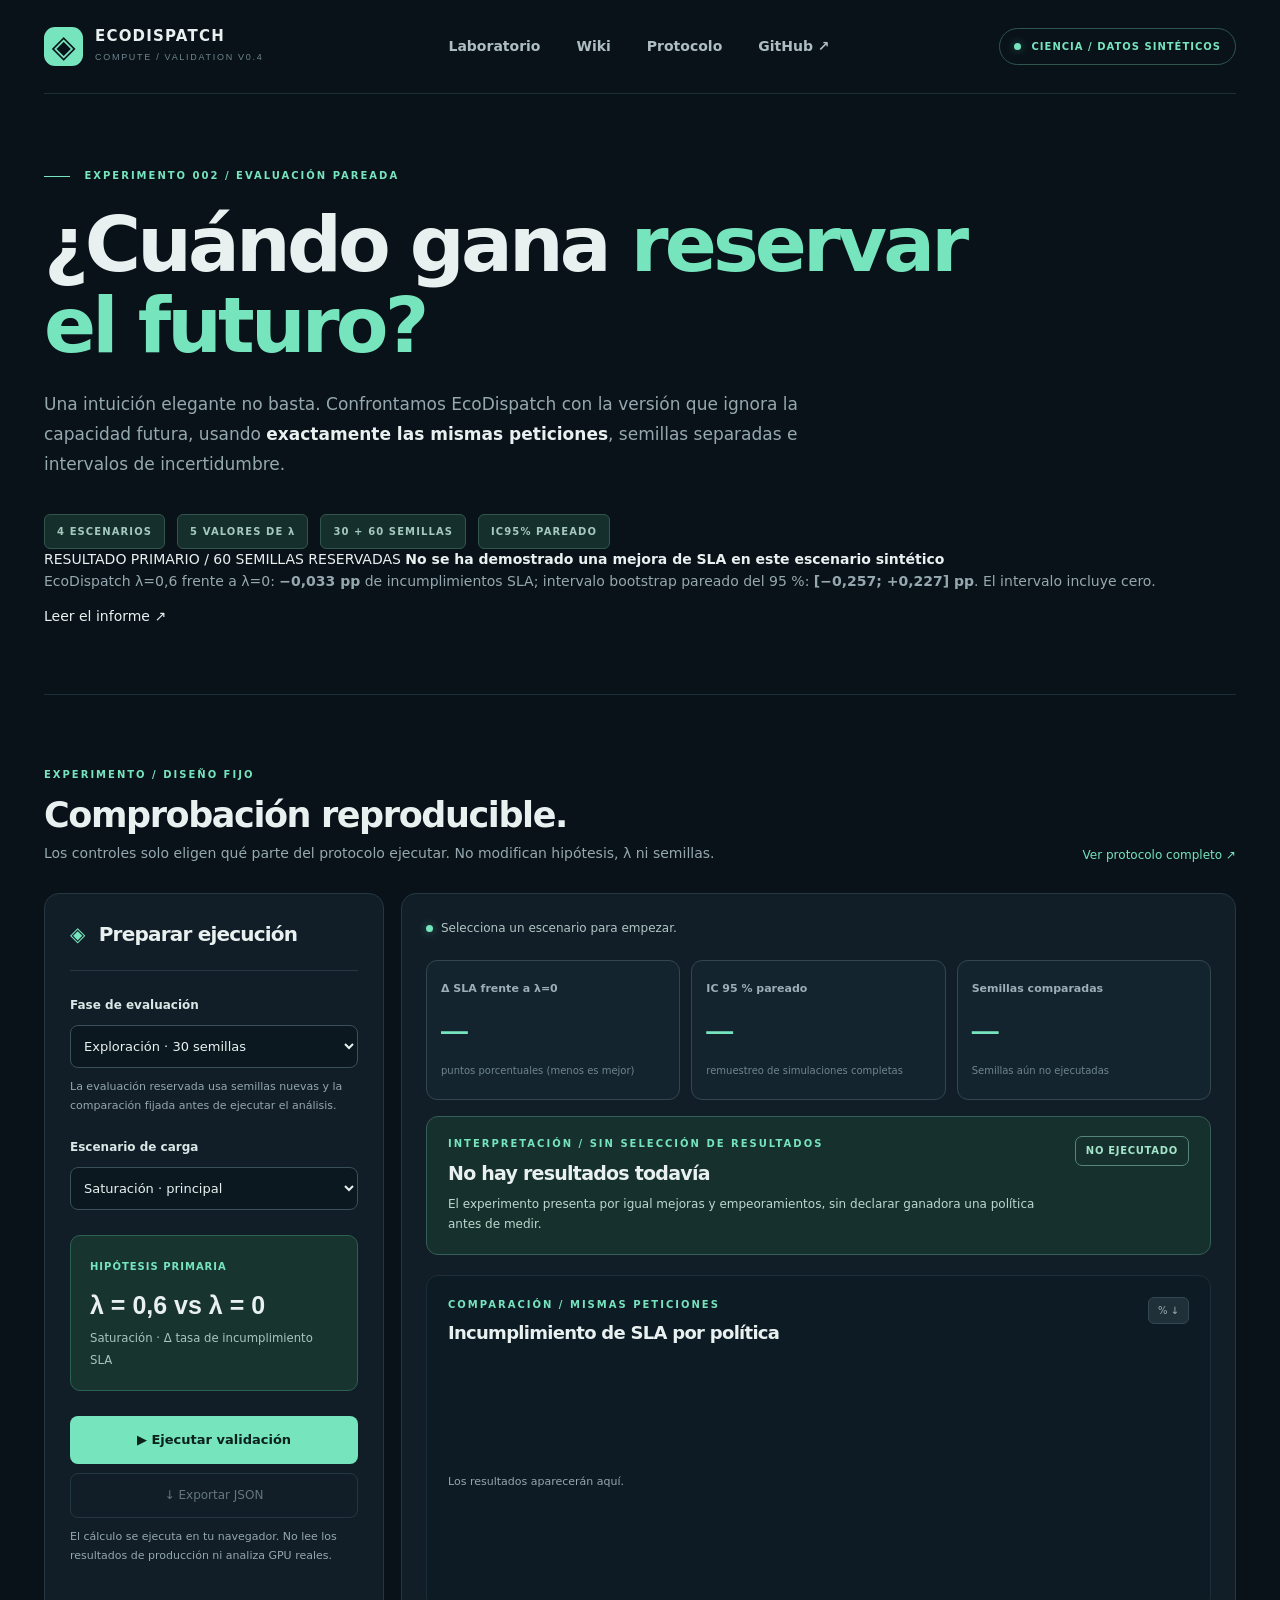
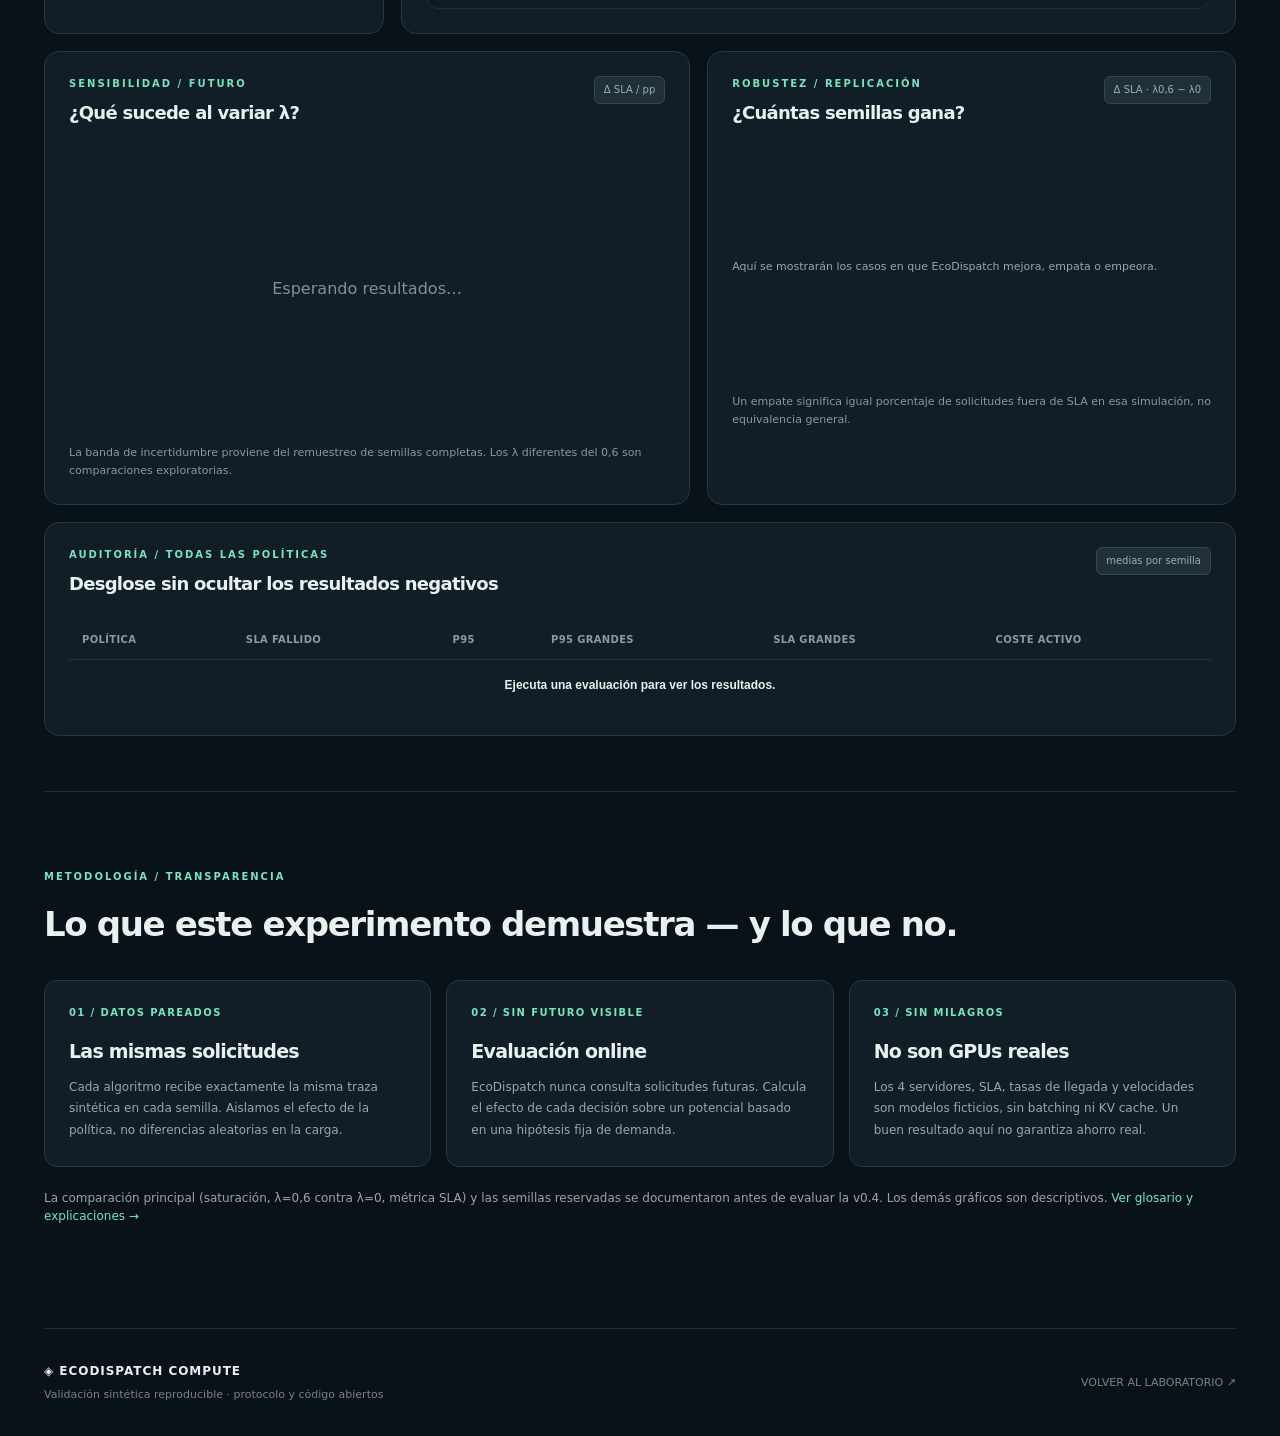
==== commit 44b4f9b9: "docs(validation): prominently disclose nonconfirmatory reserved result on lab page" ====
--- a/web/validation.html
+++ b/web/validation.html
@@ -26,6 +26,13 @@
       <h1>¿Cuándo gana <em>reservar el futuro?</em></h1>
       <p>Una intuición elegante no basta. Confrontamos EcoDispatch con la versión que ignora la capacidad futura, usando <strong>exactamente las mismas peticiones</strong>, semillas separadas e intervalos de incertidumbre.</p>
       <div class="hero-chips"><span>4 ESCENARIOS</span><span>5 VALORES DE λ</span><span>30 + 60 SEMILLAS</span><span>IC95% PAREADO</span></div>
+
+      <aside class="frozen-result" aria-label="Resultado primario preestablecido de la evaluación reservada">
+        <div><span>RESULTADO PRIMARIO / 60 SEMILLAS RESERVADAS</span>
+        <strong>No se ha demostrado una mejora de SLA en este escenario sintético</strong>
+        <p>EcoDispatch λ=0,6 frente a λ=0: <b>−0,033 pp</b> de incumplimientos SLA; intervalo bootstrap pareado del 95 %: <b>[−0,257; +0,227] pp</b>. El intervalo incluye cero.</p></div>
+        <a href="https://github.com/webtilians/ecodispatchcompute/blob/master/docs/validation-v0.4-findings.md" target="_blank" rel="noopener noreferrer">Leer el informe ↗</a>
+      </aside>
     </section>
 
     <section class="research-frame" id="experimento" aria-labelledby="research-title">
--- a/web/validation.css
+++ b/web/validation.css
@@ -1,4 +1,5 @@
 .validation-hero{padding:74px 0 66px;border-bottom:1px solid var(--edge-soft)}.validation-hero h1{max-width:930px;font-size:clamp(47px,6vw,82px);line-height:1.06;margin:20px 0 24px;letter-spacing:-.05em}.validation-hero em{font-style:normal;color:var(--mint)}.validation-hero>p{max-width:780px;font-size:17px;line-height:1.75}.validation-hero strong{color:#e9f1f0}.hero-chips{display:flex;gap:12px;flex-wrap:wrap;margin-top:34px}.hero-chips span{font-size:10px;font-weight:700;color:#a5c8bf;border:1px solid #34554b;border-radius:6px;padding:9px 12px;letter-spacing:.11em;background:#15302c}.research-frame{padding:72px 0 55px}.protocol-link{color:var(--mint);font-size:12px;white-space:nowrap}.protocol-link:hover{text-decoration:underline}.run-layout{display:grid;grid-template-columns:340px minmax(0,1fr);gap:17px;align-items:stretch}.validation-controls,.validation-results,.validation-panel,.comparison-table{border:1px solid var(--edge);border-radius:15px;background:var(--panel)}.validation-controls{padding:25px}.validation-controls h3{font-size:20px;margin:0 0 25px;padding-bottom:20px;border-bottom:1px solid var(--edge)}.validation-controls h3 span{color:var(--mint);margin-right:8px}.v-field{margin-bottom:23px}.v-field label{display:block;font-size:12px;font-weight:700;color:#d9e8e6;margin-bottom:10px}.v-field select{width:100%;color:var(--text);background:#0b1820;border:1px solid #39505b;border-radius:8px;padding:12px 9px;font-size:13px}.v-field>p,.v-note{font-size:11px;color:#94a8ad;line-height:1.75;margin:9px 0 0}.preset-stat{background:#17342f;border:1px solid #2c6054;border-radius:10px;padding:19px;margin:25px 0}.preset-stat>span{font-size:10px;color:var(--mint);letter-spacing:.1em;font-weight:700}.preset-stat strong{display:block;font-size:25px;font-family:"Space Grotesk",sans-serif;margin:9px 0 3px}.preset-stat small{color:#a8c6be}.v-buttons{display:grid;grid-template-columns:1fr;gap:9px}.v-buttons .run-button{font-size:13px;padding:14px}.v-buttons .reset-button{padding:12px}.v-buttons button:disabled{opacity:.5;cursor:wait}.validation-results{padding:24px}.validation-status{display:flex;align-items:center;gap:8px;color:#b2c5c5;font-size:12px;margin:1px 0 22px}.validation-status .status-light{margin:0;flex:none}.key-metrics{display:grid;grid-template-columns:repeat(3,minmax(0,1fr));gap:11px}.key-card{padding:19px 14px;border:1px solid #32464e;border-radius:11px;background:#14242e}.key-card>span{display:block;font-size:11px;color:#9daeb6;font-weight:600}.key-card strong{font-family:"Space Grotesk",sans-serif;display:block;white-space:nowrap;font-size:clamp(17px,2.1vw,28px);margin:14px 0 6px;color:var(--mint);letter-spacing:-.02em}.key-card small{font-size:10px;color:var(--muted)}.main-result{margin-top:16px;border:1px solid #355e54;background:#16302d;border-radius:12px;padding:19px 21px;display:flex;gap:15px;justify-content:space-between;align-items:flex-start}.main-result h3{font-size:19px;margin:7px 0}.main-result p:last-child{font-size:12px;line-height:1.65;margin:0;max-width:660px;color:#bed6ce}.verdict-tag{font-size:10px;padding:6px 10px;white-space:nowrap;border:1px solid #558677;color:#a4e5ca;border-radius:7px;font-weight:700;letter-spacing:.07em}.validation-chart{margin-top:20px;border:1px solid var(--edge-soft);background:#0d1b24;padding:21px;border-radius:12px}.validation-chart h3,.validation-panel h3,.comparison-table h3{margin:7px 0 0;font-size:18px}.validation-bars{margin-top:20px;display:grid;gap:11px;min-height:220px;align-content:center}.vbar{display:grid;grid-template-columns:142px 1fr 70px;gap:14px;align-items:center}.vbar>span{font-size:12px;color:#bfcdce}.vbar>strong{font-size:12px;text-align:right;font-family:"Space Grotesk"}.vbar-track{height:11px;background:#263a44;border-radius:999px;overflow:hidden}.vbar-fill{height:100%;border-radius:999px;background:#7797aa}.vbar-fill.eco{background:var(--mint)}.vbar-fill.base{background:var(--yellow)}.analysis-grid{display:grid;grid-template-columns:1.1fr .9fr;gap:17px;margin-top:17px}.validation-panel{padding:24px;min-width:0}.validation-panel svg{width:100%;height:auto;margin:20px 0 2px;display:block}.panel-foot{margin:13px 0 0;font-size:11px;color:#839ba1;line-height:1.65}.outcomes{min-height:235px;display:flex;flex-direction:column;justify-content:center;gap:15px;margin-top:18px}.outcome-row{display:grid;grid-template-columns:100px 1fr 58px;gap:12px;align-items:center;color:#b8c9ca;font-size:12px}.outcome-row strong{text-align:right;font-family:"Space Grotesk";font-size:16px}.outcome-track{height:12px;border-radius:8px;background:#2b404b;overflow:hidden}.outcome-fill{height:100%;border-radius:8px}.outcome-fill.win{background:#66d4ac}.outcome-fill.tie{background:#8296a0}.outcome-fill.loss{background:#e09d83}.comparison-table{padding:24px;margin-top:17px}.comparison-table .table-scroll{margin-top:22px}.comparison-table th{font-size:10px}.comparison-table td{font-family:"Space Grotesk",sans-serif}.comparison-table tr.target td:first-child{color:var(--mint)}.research-method{padding:77px 0 90px;border-top:1px solid var(--edge-soft)}.research-method h2{font-size:34px;margin:14px 0 29px}.secondary-note{margin-top:22px;color:#93a8ab;font-size:12px}.secondary-note a{color:var(--mint)}
 @media(max-width:1180px){.run-layout{grid-template-columns:290px 1fr}.validation-controls,.validation-results{padding:17px}.key-card{padding:15px 11px}.key-card strong{font-size:21px}.analysis-grid{grid-template-columns:1fr 1fr}.vbar{grid-template-columns:115px 1fr 66px;gap:8px}}
 @media(max-width:920px){.run-layout,.analysis-grid{grid-template-columns:1fr}.validation-controls{display:block}.v-field{display:inline-block;vertical-align:top;width:calc(50% - 11px);margin-right:14px}.v-field:nth-of-type(2){margin-right:0}.preset-stat{margin-top:4px}.outcomes{min-height:200px}}
-@media(max-width:600px){.validation-hero{padding:52px 0 45px}.validation-hero h1{font-size:44px}.validation-hero>p{font-size:14px}.research-frame{padding:50px 0}.hero-chips{gap:7px}.hero-chips span{font-size:9px;padding:7px}.v-field{display:block;width:100%}.validation-controls,.validation-results,.validation-panel,.comparison-table{padding:16px}.key-metrics{grid-template-columns:1fr}.key-card{padding:13px}.key-card strong{margin:4px 0;font-size:23px}.main-result{flex-direction:column}.vbar{grid-template-columns:105px 1fr 55px;gap:7px}.vbar>span{font-size:11px}.research-method h2{font-size:29px}}+@media(max-width:600px){.validation-hero{padding:52px 0 45px}.validation-hero h1{font-size:44px}.validation-hero>p{font-size:14px}.research-frame{padding:50px 0}.hero-chips{gap:7px}.hero-chips span{font-size:9px;padding:7px}.v-field{display:block;width:100%}.validation-controls,.validation-results,.validation-panel,.comparison-table{padding:16px}.key-metrics{grid-template-columns:1fr}.key-card{padding:13px}.key-card strong{margin:4px 0;font-size:23px}.main-result{flex-direction:column}.vbar{grid-template-columns:105px 1fr 55px;gap:7px}.vbar>span{font-size:11px}.research-method h2{font-size:29px}}
+.scenario-tabs{display:flex;gap:9px;flex-wrap:wrap;margin:4px 0 20px}.scenario-tabs[hidden]{display:none}.scenario-tab{background:#1b3039;color:#b3c6c4;border:1px solid #38505a;padding:8px 12px;border-radius:7px;font-weight:600;font-size:11px}.scenario-tab.selected{color:#76e4bd;border-color:#4e8b7d;background:#194037}.scenario-tab:hover{border-color:#76e4bd}
